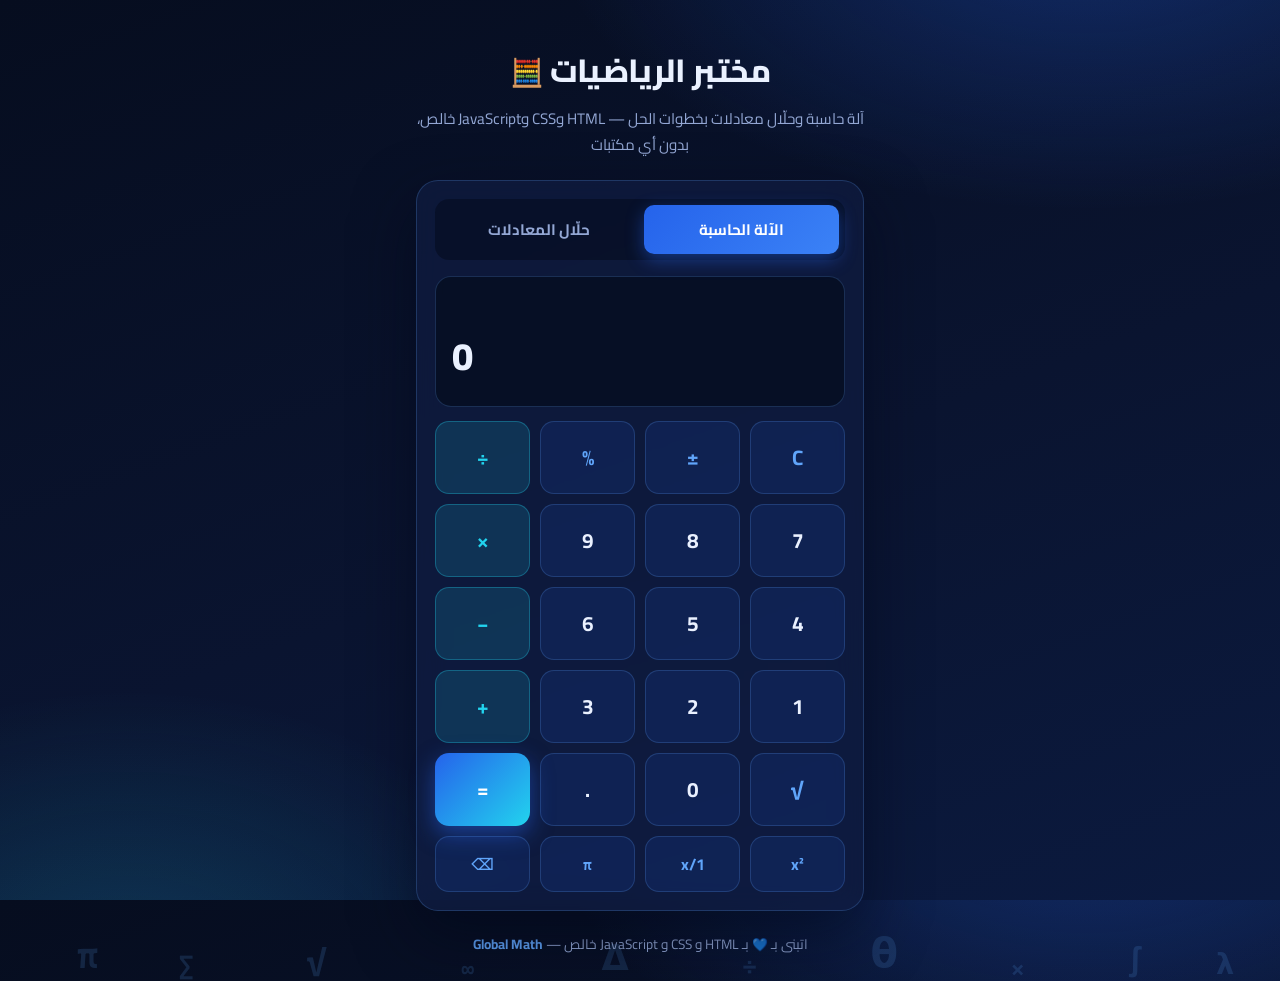
==== index.html @ 60444d3e "Math lab: Arabic calculator + equation solver with steps" ====
<!DOCTYPE html>
<html lang="ar" dir="rtl">
<head>
  <meta charset="UTF-8" />
  <meta name="viewport" content="width=device-width, initial-scale=1.0" />
  <title>مختبر الرياضيات | آلة حاسبة وحلّال معادلات</title>
  <meta name="description" content="مختبر الرياضيات: آلة حاسبة علمية وحلّال معادلات من الدرجة الأولى والثانية مع خطوات الحل بالعربي. HTML وCSS وJavaScript خالص." />
  <link rel="preconnect" href="https://fonts.googleapis.com" />
  <link rel="preconnect" href="https://fonts.gstatic.com" crossorigin />
  <link href="https://fonts.googleapis.com/css2?family=Cairo:wght@400;600;700;800&family=Tajawal:wght@400;500;700&display=swap" rel="stylesheet" />
  <link rel="icon" href="data:image/svg+xml,<svg xmlns='http://www.w3.org/2000/svg' viewBox='0 0 100 100'><text y='.9em' font-size='90'>🧮</text></svg>" />
  <link rel="stylesheet" href="style.css" />
</head>
<body>
  <div class="bg-symbols" aria-hidden="true">
    <span style="--x:6%;  --d:0s;   --s:2.4rem">π</span>
    <span style="--x:14%; --d:3s;   --s:1.6rem">∑</span>
    <span style="--x:24%; --d:6s;   --s:2rem">√</span>
    <span style="--x:36%; --d:1.5s; --s:1.4rem">∞</span>
    <span style="--x:47%; --d:4.5s; --s:2.2rem">Δ</span>
    <span style="--x:58%; --d:2s;   --s:1.7rem">÷</span>
    <span style="--x:68%; --d:5.5s; --s:2.5rem">θ</span>
    <span style="--x:79%; --d:0.8s; --s:1.5rem">×</span>
    <span style="--x:88%; --d:3.8s; --s:2.1rem">∫</span>
    <span style="--x:95%; --d:6.5s; --s:1.8rem">λ</span>
  </div>

  <main class="page">
    <header class="hero">
      <h1>مختبر الرياضيات <span class="hero-emoji">🧮</span></h1>
      <p>آلة حاسبة وحلّال معادلات بخطوات الحل — HTML وCSS وJavaScript خالص، بدون أي مكتبات</p>
    </header>

    <section class="card">
      <nav class="tabs" role="tablist">
        <button class="tab active" id="tab-calc" role="tab" aria-selected="true" data-panel="panel-calc">الآلة الحاسبة</button>
        <button class="tab" id="tab-solver" role="tab" aria-selected="false" data-panel="panel-solver">حلّال المعادلات</button>
      </nav>

      <!-- Calculator -->
      <div class="panel active" id="panel-calc" role="tabpanel">
        <div class="display">
          <div class="display-history" id="calc-history">&nbsp;</div>
          <div class="display-current" id="calc-current">0</div>
        </div>
        <div class="keys">
          <button class="key fn" data-action="clear">C</button>
          <button class="key fn" data-action="negate">±</button>
          <button class="key fn" data-action="percent">%</button>
          <button class="key op" data-op="/">÷</button>

          <button class="key" data-digit="7">7</button>
          <button class="key" data-digit="8">8</button>
          <button class="key" data-digit="9">9</button>
          <button class="key op" data-op="*">×</button>

          <button class="key" data-digit="4">4</button>
          <button class="key" data-digit="5">5</button>
          <button class="key" data-digit="6">6</button>
          <button class="key op" data-op="-">−</button>

          <button class="key" data-digit="1">1</button>
          <button class="key" data-digit="2">2</button>
          <button class="key" data-digit="3">3</button>
          <button class="key op" data-op="+">+</button>

          <button class="key fn" data-action="sqrt">√</button>
          <button class="key" data-digit="0">0</button>
          <button class="key" data-action="dot">.</button>
          <button class="key equals" data-action="equals">=</button>
        </div>
        <div class="keys keys-sci">
          <button class="key fn small" data-action="square">x²</button>
          <button class="key fn small" data-action="inverse">1/x</button>
          <button class="key fn small" data-action="pi">π</button>
          <button class="key fn small" data-action="backspace">⌫</button>
        </div>
      </div>

      <!-- Equation solver -->
      <div class="panel" id="panel-solver" role="tabpanel">
        <div class="solver-type">
          <button class="chip active" data-degree="1">من الدرجة الأولى</button>
          <button class="chip" data-degree="2">من الدرجة الثانية</button>
        </div>

        <p class="solver-formula" id="solver-formula">a·x + b = 0</p>

        <div class="solver-inputs" id="solver-inputs">
          <label class="field" id="field-a">
            <span>a</span>
            <input type="number" id="in-a" value="2" step="any" />
          </label>
          <label class="field" id="field-b">
            <span>b</span>
            <input type="number" id="in-b" value="-6" step="any" />
          </label>
          <label class="field hidden" id="field-c">
            <span>c</span>
            <input type="number" id="in-c" value="4" step="any" />
          </label>
        </div>

        <button class="solve-btn" id="solve-btn">حِلّ المعادلة ✨</button>

        <div class="steps" id="steps" aria-live="polite"></div>
      </div>
    </section>

    <footer class="foot">
      <p>اتبنى بـ <span class="heart">💙</span> بـ HTML و CSS و JavaScript خالص — <a href="https://www.globalmathematics.online/" target="_blank" rel="noopener">Global Math</a></p>
    </footer>
  </main>

  <script src="script.js"></script>
</body>
</html>
---- style.css ----
:root {
  --navy-950: #060d1f;
  --navy-900: #0a1430;
  --navy-800: #101d42;
  --blue-600: #2563eb;
  --blue-500: #3b82f6;
  --blue-400: #60a5fa;
  --cyan-400: #22d3ee;
  --text: #eaf1ff;
  --text-dim: #93a7d4;
  --card: rgba(16, 29, 66, 0.72);
  --stroke: rgba(96, 165, 250, 0.22);
  --radius: 22px;
}

* { margin: 0; padding: 0; box-sizing: border-box; }

html, body { height: 100%; }

body {
  font-family: "Cairo", "Tajawal", system-ui, sans-serif;
  color: var(--text);
  background:
    radial-gradient(900px 500px at 85% -10%, rgba(37, 99, 235, 0.35), transparent 60%),
    radial-gradient(700px 500px at 10% 110%, rgba(34, 211, 238, 0.18), transparent 60%),
    linear-gradient(160deg, var(--navy-950), var(--navy-900) 55%, #0b1a3f);
  min-height: 100vh;
  overflow-x: hidden;
}

/* Floating math symbols */
.bg-symbols { position: fixed; inset: 0; pointer-events: none; z-index: 0; }
.bg-symbols span {
  position: absolute;
  left: var(--x);
  bottom: -10%;
  font-size: var(--s);
  color: rgba(96, 165, 250, 0.16);
  animation: floatUp 16s linear infinite;
  animation-delay: var(--d);
  font-weight: 700;
}
@keyframes floatUp {
  0%   { transform: translateY(0) rotate(0deg); opacity: 0; }
  10%  { opacity: 1; }
  90%  { opacity: 1; }
  100% { transform: translateY(-120vh) rotate(28deg); opacity: 0; }
}

.page {
  position: relative;
  z-index: 1;
  max-width: 480px;
  margin: 0 auto;
  padding: 40px 16px 24px;
}

.hero { text-align: center; margin-bottom: 22px; }
.hero h1 { font-size: 2rem; font-weight: 800; letter-spacing: -0.5px; }
.hero-emoji { font-size: 1.7rem; }
.hero p { color: var(--text-dim); margin-top: 6px; font-size: 0.95rem; line-height: 1.7; }

.card {
  background: var(--card);
  border: 1px solid var(--stroke);
  border-radius: var(--radius);
  padding: 18px;
  backdrop-filter: blur(14px);
  box-shadow: 0 24px 60px rgba(2, 8, 26, 0.55);
}

/* Tabs */
.tabs {
  display: flex;
  gap: 8px;
  background: rgba(6, 13, 31, 0.6);
  padding: 6px;
  border-radius: 14px;
  margin-bottom: 16px;
}
.tab {
  flex: 1;
  border: 0;
  background: transparent;
  color: var(--text-dim);
  font-family: inherit;
  font-weight: 700;
  font-size: 0.95rem;
  padding: 10px;
  border-radius: 10px;
  cursor: pointer;
  transition: all 0.2s ease;
}
.tab.active {
  background: linear-gradient(135deg, var(--blue-600), var(--blue-500));
  color: #fff;
  box-shadow: 0 6px 18px rgba(37, 99, 235, 0.45);
}

.panel { display: none; }
.panel.active { display: block; }

/* Calculator */
.display {
  background: rgba(6, 13, 31, 0.75);
  border: 1px solid var(--stroke);
  border-radius: 16px;
  padding: 14px 16px;
  text-align: left;
  direction: ltr;
  margin-bottom: 14px;
  min-height: 84px;
  display: flex;
  flex-direction: column;
  justify-content: flex-end;
  overflow: hidden;
}
.display-history { color: var(--text-dim); font-size: 0.95rem; min-height: 1.4em; }
.display-current { font-size: 2.4rem; font-weight: 800; word-break: break-all; }

.keys {
  display: grid;
  grid-template-columns: repeat(4, 1fr);
  gap: 10px;
}
.keys-sci { margin-top: 10px; }
.key {
  border: 1px solid var(--stroke);
  background: rgba(37, 99, 235, 0.12);
  color: var(--text);
  font-family: inherit;
  font-size: 1.3rem;
  font-weight: 700;
  padding: 16px 0;
  border-radius: 14px;
  cursor: pointer;
  transition: transform 0.08s ease, background 0.15s ease, box-shadow 0.15s ease;
}
.key:hover { background: rgba(37, 99, 235, 0.28); }
.key:active { transform: scale(0.95); }
.key.op {
  background: rgba(34, 211, 238, 0.14);
  color: var(--cyan-400);
  border-color: rgba(34, 211, 238, 0.3);
}
.key.op:hover { background: rgba(34, 211, 238, 0.26); }
.key.fn { color: var(--blue-400); }
.key.small { font-size: 1rem; padding: 12px 0; }
.key.equals {
  background: linear-gradient(135deg, var(--blue-600), var(--cyan-400));
  color: #fff;
  border: 0;
  box-shadow: 0 8px 22px rgba(37, 99, 235, 0.5);
}
.key.equals:hover { filter: brightness(1.1); }

/* Solver */
.solver-type { display: flex; gap: 8px; margin-bottom: 14px; }
.chip {
  flex: 1;
  border: 1px solid var(--stroke);
  background: transparent;
  color: var(--text-dim);
  font-family: inherit;
  font-weight: 700;
  padding: 10px;
  border-radius: 999px;
  cursor: pointer;
  transition: all 0.2s ease;
}
.chip.active {
  background: rgba(34, 211, 238, 0.14);
  color: var(--cyan-400);
  border-color: rgba(34, 211, 238, 0.45);
}

.solver-formula {
  text-align: center;
  direction: ltr;
  font-size: 1.5rem;
  font-weight: 800;
  color: var(--blue-400);
  background: rgba(6, 13, 31, 0.6);
  border: 1px dashed var(--stroke);
  border-radius: 14px;
  padding: 12px;
  margin-bottom: 14px;
}

.solver-inputs { display: flex; gap: 10px; margin-bottom: 14px; }
.field {
  flex: 1;
  display: flex;
  flex-direction: column;
  gap: 6px;
  transition: opacity 0.2s ease;
}
.field.hidden { display: none; }
.field span { font-weight: 800; color: var(--text-dim); text-align: center; font-size: 1.05rem; }
.field input {
  direction: ltr;
  text-align: center;
  font-family: inherit;
  font-size: 1.2rem;
  font-weight: 700;
  color: var(--text);
  background: rgba(6, 13, 31, 0.75);
  border: 1px solid var(--stroke);
  border-radius: 12px;
  padding: 12px 8px;
  outline: none;
  width: 100%;
}
.field input:focus { border-color: var(--blue-500); box-shadow: 0 0 0 3px rgba(59, 130, 246, 0.25); }

.solve-btn {
  width: 100%;
  border: 0;
  font-family: inherit;
  font-size: 1.1rem;
  font-weight: 800;
  color: #fff;
  padding: 14px;
  border-radius: 14px;
  cursor: pointer;
  background: linear-gradient(135deg, var(--blue-600), var(--cyan-400));
  box-shadow: 0 10px 26px rgba(37, 99, 235, 0.45);
  transition: filter 0.15s ease, transform 0.08s ease;
}
.solve-btn:hover { filter: brightness(1.08); }
.solve-btn:active { transform: scale(0.98); }

.steps { margin-top: 16px; display: flex; flex-direction: column; gap: 10px; }
.steps:empty { display: none; }
.step {
  background: rgba(6, 13, 31, 0.6);
  border: 1px solid var(--stroke);
  border-right: 3px solid var(--blue-500);
  border-radius: 12px;
  padding: 12px 14px;
  animation: stepIn 0.35s ease both;
}
.step:nth-child(2) { animation-delay: 0.08s; }
.step:nth-child(3) { animation-delay: 0.16s; }
.step:nth-child(4) { animation-delay: 0.24s; }
.step:nth-child(5) { animation-delay: 0.32s; }
@keyframes stepIn {
  from { opacity: 0; transform: translateY(8px); }
  to   { opacity: 1; transform: translateY(0); }
}
.step-title { font-weight: 800; color: var(--cyan-400); font-size: 0.9rem; margin-bottom: 4px; }
.step-math { direction: ltr; text-align: left; font-weight: 700; font-size: 1.1rem; }
.step-note { color: var(--text-dim); font-size: 0.9rem; margin-top: 2px; }
.result {
  background: linear-gradient(135deg, rgba(37, 99, 235, 0.25), rgba(34, 211, 238, 0.18));
  border: 1px solid rgba(34, 211, 238, 0.4);
  border-right-width: 3px;
}
.result .step-math { font-size: 1.3rem; color: #fff; }

.foot { text-align: center; margin-top: 20px; color: var(--text-dim); font-size: 0.85rem; }
.foot a { color: var(--blue-400); text-decoration: none; font-weight: 700; }
.foot a:hover { text-decoration: underline; }
.heart { font-size: 0.8rem; }

@media (max-width: 420px) {
  .hero h1 { font-size: 1.6rem; }
  .key { padding: 14px 0; }
}
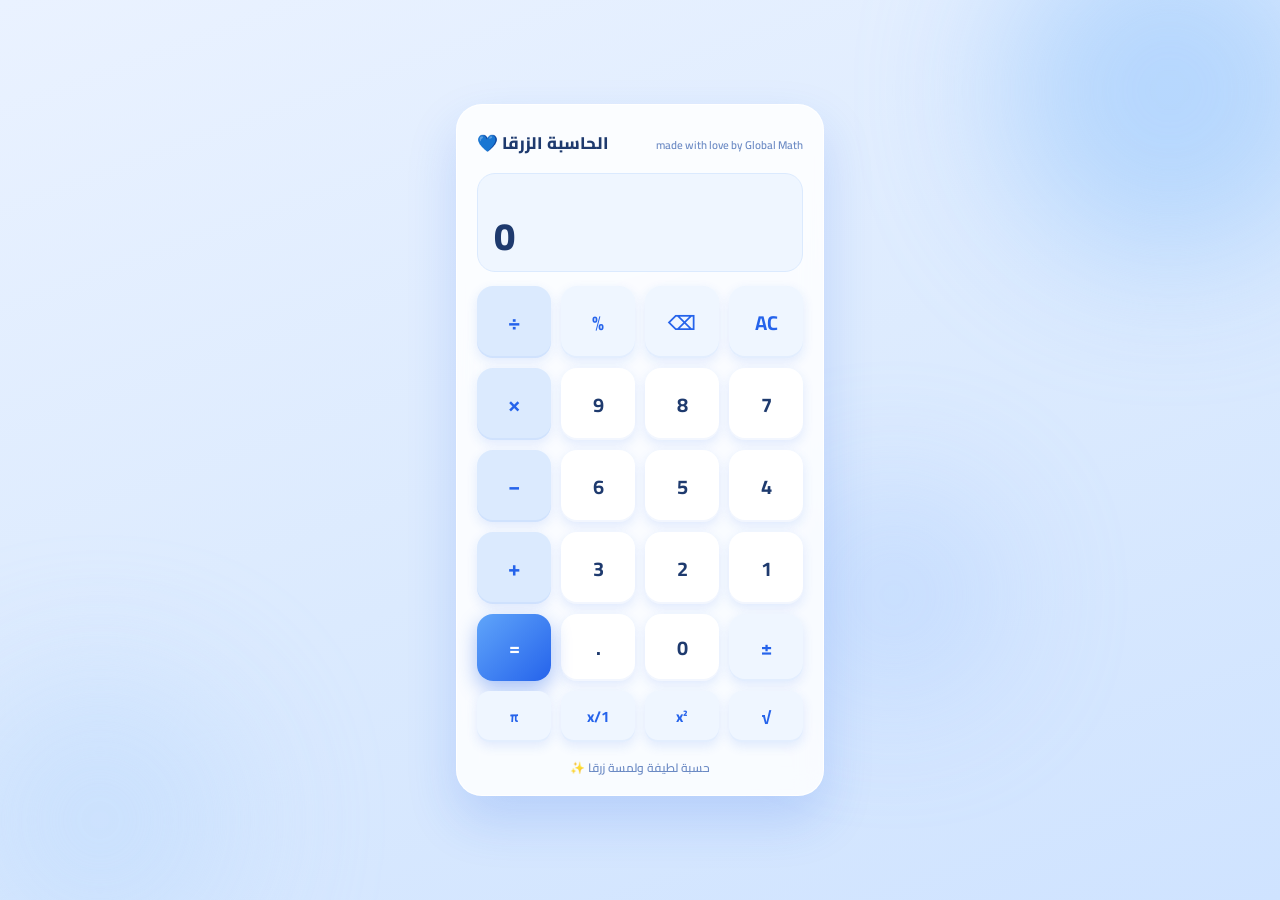
==== commit cffb7b3a: "Blueberry-blue cute calculator: drop solver, soft blue redesign" ====
--- a/index.html
+++ b/index.html
@@ -3,113 +3,79 @@
 <head>
   <meta charset="UTF-8" />
   <meta name="viewport" content="width=device-width, initial-scale=1.0" />
-  <title>مختبر الرياضيات | آلة حاسبة وحلّال معادلات</title>
-  <meta name="description" content="مختبر الرياضيات: آلة حاسبة علمية وحلّال معادلات من الدرجة الأولى والثانية مع خطوات الحل بالعربي. HTML وCSS وJavaScript خالص." />
+  <title>الحاسبة الزرقا 💙</title>
+  <meta name="description" content="الحاسبة الزرقا: آلة حاسبة لطيفة بـ HTML وCSS وJavaScript خالص — من Global Math." />
   <link rel="preconnect" href="https://fonts.googleapis.com" />
   <link rel="preconnect" href="https://fonts.gstatic.com" crossorigin />
-  <link href="https://fonts.googleapis.com/css2?family=Cairo:wght@400;600;700;800&family=Tajawal:wght@400;500;700&display=swap" rel="stylesheet" />
-  <link rel="icon" href="data:image/svg+xml,<svg xmlns='http://www.w3.org/2000/svg' viewBox='0 0 100 100'><text y='.9em' font-size='90'>🧮</text></svg>" />
+  <link href="https://fonts.googleapis.com/css2?family=Cairo:wght@400;600;700;800&display=swap" rel="stylesheet" />
+  <link rel="icon" href="data:image/svg+xml,<svg xmlns='http://www.w3.org/2000/svg' viewBox='0 0 100 100'><text y='.9em' font-size='90'>💙</text></svg>" />
   <link rel="stylesheet" href="style.css" />
 </head>
 <body>
+  <div class="blobs" aria-hidden="true">
+    <div class="blob b1"></div>
+    <div class="blob b2"></div>
+    <div class="blob b3"></div>
+  </div>
+
   <div class="bg-symbols" aria-hidden="true">
-    <span style="--x:6%;  --d:0s;   --s:2.4rem">π</span>
-    <span style="--x:14%; --d:3s;   --s:1.6rem">∑</span>
-    <span style="--x:24%; --d:6s;   --s:2rem">√</span>
-    <span style="--x:36%; --d:1.5s; --s:1.4rem">∞</span>
-    <span style="--x:47%; --d:4.5s; --s:2.2rem">Δ</span>
-    <span style="--x:58%; --d:2s;   --s:1.7rem">÷</span>
-    <span style="--x:68%; --d:5.5s; --s:2.5rem">θ</span>
-    <span style="--x:79%; --d:0.8s; --s:1.5rem">×</span>
-    <span style="--x:88%; --d:3.8s; --s:2.1rem">∫</span>
-    <span style="--x:95%; --d:6.5s; --s:1.8rem">λ</span>
+    <span style="--x:8%;  --d:0s;   --s:1.8rem">π</span>
+    <span style="--x:20%; --d:4s;   --s:1.3rem">∑</span>
+    <span style="--x:33%; --d:7s;   --s:1.6rem">√</span>
+    <span style="--x:52%; --d:2s;   --s:1.2rem">∞</span>
+    <span style="--x:66%; --d:5.5s; --s:1.7rem">✳</span>
+    <span style="--x:80%; --d:1s;   --s:1.3rem">÷</span>
+    <span style="--x:91%; --d:6s;   --s:1.6rem">+</span>
   </div>
 
   <main class="page">
-    <header class="hero">
-      <h1>مختبر الرياضيات <span class="hero-emoji">🧮</span></h1>
-      <p>آلة حاسبة وحلّال معادلات بخطوات الحل — HTML وCSS وJavaScript خالص، بدون أي مكتبات</p>
-    </header>
+    <section class="calc">
+      <header class="calc-head">
+        <div class="calc-title">💙 الحاسبة الزرقا</div>
+        <div class="calc-sub">made with love by Global Math</div>
+      </header>
 
-    <section class="card">
-      <nav class="tabs" role="tablist">
-        <button class="tab active" id="tab-calc" role="tab" aria-selected="true" data-panel="panel-calc">الآلة الحاسبة</button>
-        <button class="tab" id="tab-solver" role="tab" aria-selected="false" data-panel="panel-solver">حلّال المعادلات</button>
-      </nav>
-
-      <!-- Calculator -->
-      <div class="panel active" id="panel-calc" role="tabpanel">
-        <div class="display">
-          <div class="display-history" id="calc-history">&nbsp;</div>
-          <div class="display-current" id="calc-current">0</div>
-        </div>
-        <div class="keys">
-          <button class="key fn" data-action="clear">C</button>
-          <button class="key fn" data-action="negate">±</button>
-          <button class="key fn" data-action="percent">%</button>
-          <button class="key op" data-op="/">÷</button>
-
-          <button class="key" data-digit="7">7</button>
-          <button class="key" data-digit="8">8</button>
-          <button class="key" data-digit="9">9</button>
-          <button class="key op" data-op="*">×</button>
-
-          <button class="key" data-digit="4">4</button>
-          <button class="key" data-digit="5">5</button>
-          <button class="key" data-digit="6">6</button>
-          <button class="key op" data-op="-">−</button>
-
-          <button class="key" data-digit="1">1</button>
-          <button class="key" data-digit="2">2</button>
-          <button class="key" data-digit="3">3</button>
-          <button class="key op" data-op="+">+</button>
-
-          <button class="key fn" data-action="sqrt">√</button>
-          <button class="key" data-digit="0">0</button>
-          <button class="key" data-action="dot">.</button>
-          <button class="key equals" data-action="equals">=</button>
-        </div>
-        <div class="keys keys-sci">
-          <button class="key fn small" data-action="square">x²</button>
-          <button class="key fn small" data-action="inverse">1/x</button>
-          <button class="key fn small" data-action="pi">π</button>
-          <button class="key fn small" data-action="backspace">⌫</button>
-        </div>
+      <div class="display">
+        <div class="display-history" id="calc-history">&nbsp;</div>
+        <div class="display-current" id="calc-current">0</div>
       </div>
 
-      <!-- Equation solver -->
-      <div class="panel" id="panel-solver" role="tabpanel">
-        <div class="solver-type">
-          <button class="chip active" data-degree="1">من الدرجة الأولى</button>
-          <button class="chip" data-degree="2">من الدرجة الثانية</button>
-        </div>
+      <div class="keys">
+        <button class="key fn" data-action="clear">AC</button>
+        <button class="key fn" data-action="backspace">⌫</button>
+        <button class="key fn" data-action="percent">%</button>
+        <button class="key op" data-op="/">÷</button>
 
-        <p class="solver-formula" id="solver-formula">a·x + b = 0</p>
+        <button class="key" data-digit="7">7</button>
+        <button class="key" data-digit="8">8</button>
+        <button class="key" data-digit="9">9</button>
+        <button class="key op" data-op="*">×</button>
 
-        <div class="solver-inputs" id="solver-inputs">
-          <label class="field" id="field-a">
-            <span>a</span>
-            <input type="number" id="in-a" value="2" step="any" />
-          </label>
-          <label class="field" id="field-b">
-            <span>b</span>
-            <input type="number" id="in-b" value="-6" step="any" />
-          </label>
-          <label class="field hidden" id="field-c">
-            <span>c</span>
-            <input type="number" id="in-c" value="4" step="any" />
-          </label>
-        </div>
+        <button class="key" data-digit="4">4</button>
+        <button class="key" data-digit="5">5</button>
+        <button class="key" data-digit="6">6</button>
+        <button class="key op" data-op="-">−</button>
 
-        <button class="solve-btn" id="solve-btn">حِلّ المعادلة ✨</button>
+        <button class="key" data-digit="1">1</button>
+        <button class="key" data-digit="2">2</button>
+        <button class="key" data-digit="3">3</button>
+        <button class="key op" data-op="+">+</button>
 
-        <div class="steps" id="steps" aria-live="polite"></div>
+        <button class="key fn" data-action="negate">±</button>
+        <button class="key" data-digit="0">0</button>
+        <button class="key" data-action="dot">.</button>
+        <button class="key equals" data-action="equals">=</button>
       </div>
+
+      <div class="keys keys-sci">
+        <button class="key fn small" data-action="sqrt">√</button>
+        <button class="key fn small" data-action="square">x²</button>
+        <button class="key fn small" data-action="inverse">1/x</button>
+        <button class="key fn small" data-action="pi">π</button>
+      </div>
+
+      <footer class="calc-foot">حسبة لطيفة ولمسة زرقا ✨</footer>
     </section>
-
-    <footer class="foot">
-      <p>اتبنى بـ <span class="heart">💙</span> بـ HTML و CSS و JavaScript خالص — <a href="https://www.globalmathematics.online/" target="_blank" rel="noopener">Global Math</a></p>
-    </footer>
   </main>
 
   <script src="script.js"></script>
--- a/style.css
+++ b/style.css
@@ -1,16 +1,13 @@
 :root {
-  --navy-950: #060d1f;
-  --navy-900: #0a1430;
-  --navy-800: #101d42;
+  --ink: #1e3a6e;
+  --ink-soft: #6b8ac4;
   --blue-600: #2563eb;
-  --blue-500: #3b82f6;
   --blue-400: #60a5fa;
-  --cyan-400: #22d3ee;
-  --text: #eaf1ff;
-  --text-dim: #93a7d4;
-  --card: rgba(16, 29, 66, 0.72);
-  --stroke: rgba(96, 165, 250, 0.22);
-  --radius: 22px;
+  --blue-200: #bfdbfe;
+  --blue-100: #dbeafe;
+  --blue-50: #eff6ff;
+  --white: #ffffff;
+  --radius: 26px;
 }
 
 * { margin: 0; padding: 0; box-sizing: border-box; }
@@ -18,105 +15,84 @@
 html, body { height: 100%; }
 
 body {
-  font-family: "Cairo", "Tajawal", system-ui, sans-serif;
-  color: var(--text);
-  background:
-    radial-gradient(900px 500px at 85% -10%, rgba(37, 99, 235, 0.35), transparent 60%),
-    radial-gradient(700px 500px at 10% 110%, rgba(34, 211, 238, 0.18), transparent 60%),
-    linear-gradient(160deg, var(--navy-950), var(--navy-900) 55%, #0b1a3f);
+  font-family: "Cairo", system-ui, sans-serif;
+  color: var(--ink);
+  background: linear-gradient(160deg, #eaf2ff, #dbeafe 55%, #cfe3ff);
   min-height: 100vh;
   overflow-x: hidden;
+  display: flex;
+  align-items: center;
+  justify-content: center;
 }
 
-/* Floating math symbols */
+/* soft blurred blobs */
+.blobs { position: fixed; inset: 0; z-index: 0; }
+.blob {
+  position: absolute;
+  border-radius: 50%;
+  filter: blur(70px);
+  opacity: 0.55;
+}
+.b1 { width: 340px; height: 340px; background: #93c5fd; top: -80px; right: -60px; }
+.b2 { width: 280px; height: 280px; background: #bfdbfe; bottom: -60px; left: -40px; }
+.b3 { width: 200px; height: 200px; background: #a5c8ff; top: 55%; left: 62%; opacity: 0.4; }
+
+/* floating math symbols */
 .bg-symbols { position: fixed; inset: 0; pointer-events: none; z-index: 0; }
 .bg-symbols span {
   position: absolute;
   left: var(--x);
-  bottom: -10%;
+  bottom: -8%;
   font-size: var(--s);
-  color: rgba(96, 165, 250, 0.16);
-  animation: floatUp 16s linear infinite;
+  color: rgba(96, 165, 250, 0.35);
+  animation: floatUp 15s linear infinite;
   animation-delay: var(--d);
   font-weight: 700;
 }
 @keyframes floatUp {
   0%   { transform: translateY(0) rotate(0deg); opacity: 0; }
-  10%  { opacity: 1; }
-  90%  { opacity: 1; }
-  100% { transform: translateY(-120vh) rotate(28deg); opacity: 0; }
+  12%  { opacity: 1; }
+  88%  { opacity: 1; }
+  100% { transform: translateY(-115vh) rotate(22deg); opacity: 0; }
 }
 
-.page {
-  position: relative;
-  z-index: 1;
-  max-width: 480px;
-  margin: 0 auto;
-  padding: 40px 16px 24px;
+.page { position: relative; z-index: 1; padding: 24px 16px; width: 100%; max-width: 400px; }
+
+.calc {
+  background: rgba(255, 255, 255, 0.85);
+  backdrop-filter: blur(12px);
+  border-radius: var(--radius);
+  border: 1px solid rgba(255, 255, 255, 0.9);
+  box-shadow: 0 24px 50px rgba(37, 99, 235, 0.18);
+  padding: 22px 20px 16px;
 }
 
-.hero { text-align: center; margin-bottom: 22px; }
-.hero h1 { font-size: 2rem; font-weight: 800; letter-spacing: -0.5px; }
-.hero-emoji { font-size: 1.7rem; }
-.hero p { color: var(--text-dim); margin-top: 6px; font-size: 0.95rem; line-height: 1.7; }
+.calc-head {
+  display: flex;
+  align-items: baseline;
+  justify-content: space-between;
+  margin-bottom: 14px;
+  direction: ltr;
+}
+.calc-title { font-weight: 800; font-size: 1.05rem; }
+.calc-sub { font-size: 0.7rem; color: var(--ink-soft); font-weight: 600; }
 
-.card {
-  background: var(--card);
-  border: 1px solid var(--stroke);
-  border-radius: var(--radius);
-  padding: 18px;
-  backdrop-filter: blur(14px);
-  box-shadow: 0 24px 60px rgba(2, 8, 26, 0.55);
-}
-
-/* Tabs */
-.tabs {
-  display: flex;
-  gap: 8px;
-  background: rgba(6, 13, 31, 0.6);
-  padding: 6px;
-  border-radius: 14px;
-  margin-bottom: 16px;
-}
-.tab {
-  flex: 1;
-  border: 0;
-  background: transparent;
-  color: var(--text-dim);
-  font-family: inherit;
-  font-weight: 700;
-  font-size: 0.95rem;
-  padding: 10px;
-  border-radius: 10px;
-  cursor: pointer;
-  transition: all 0.2s ease;
-}
-.tab.active {
-  background: linear-gradient(135deg, var(--blue-600), var(--blue-500));
-  color: #fff;
-  box-shadow: 0 6px 18px rgba(37, 99, 235, 0.45);
-}
-
-.panel { display: none; }
-.panel.active { display: block; }
-
-/* Calculator */
 .display {
-  background: rgba(6, 13, 31, 0.75);
-  border: 1px solid var(--stroke);
-  border-radius: 16px;
-  padding: 14px 16px;
+  background: var(--blue-50);
+  border: 1px solid var(--blue-100);
+  border-radius: 18px;
+  padding: 12px 16px;
   text-align: left;
   direction: ltr;
   margin-bottom: 14px;
-  min-height: 84px;
+  min-height: 80px;
   display: flex;
   flex-direction: column;
   justify-content: flex-end;
   overflow: hidden;
 }
-.display-history { color: var(--text-dim); font-size: 0.95rem; min-height: 1.4em; }
-.display-current { font-size: 2.4rem; font-weight: 800; word-break: break-all; }
+.display-history { color: var(--ink-soft); font-size: 0.9rem; min-height: 1.3em; }
+.display-current { font-size: 2.4rem; font-weight: 800; word-break: break-all; line-height: 1.2; }
 
 .keys {
   display: grid;
@@ -124,146 +100,51 @@
   gap: 10px;
 }
 .keys-sci { margin-top: 10px; }
+
 .key {
-  border: 1px solid var(--stroke);
-  background: rgba(37, 99, 235, 0.12);
-  color: var(--text);
+  border: 0;
+  background: var(--white);
+  color: var(--ink);
   font-family: inherit;
-  font-size: 1.3rem;
+  font-size: 1.25rem;
   font-weight: 700;
-  padding: 16px 0;
-  border-radius: 14px;
+  padding: 15px 0;
+  border-radius: 16px;
   cursor: pointer;
-  transition: transform 0.08s ease, background 0.15s ease, box-shadow 0.15s ease;
+  box-shadow: 0 4px 12px rgba(37, 99, 235, 0.12), inset 0 -2px 0 rgba(37, 99, 235, 0.06);
+  transition: transform 0.08s ease, box-shadow 0.15s ease, background 0.15s ease;
 }
-.key:hover { background: rgba(37, 99, 235, 0.28); }
-.key:active { transform: scale(0.95); }
+.key:hover {
+  background: var(--blue-50);
+  transform: translateY(-2px);
+  box-shadow: 0 8px 18px rgba(37, 99, 235, 0.16);
+}
+.key:active { transform: scale(0.93); }
+
+.key.fn { color: var(--blue-600); background: var(--blue-50); }
 .key.op {
-  background: rgba(34, 211, 238, 0.14);
-  color: var(--cyan-400);
-  border-color: rgba(34, 211, 238, 0.3);
+  background: var(--blue-100);
+  color: var(--blue-600);
+  font-size: 1.4rem;
 }
-.key.op:hover { background: rgba(34, 211, 238, 0.26); }
-.key.fn { color: var(--blue-400); }
-.key.small { font-size: 1rem; padding: 12px 0; }
+.key.op:hover { background: var(--blue-200); }
+.key.small { font-size: 0.95rem; padding: 11px 0; border-radius: 13px; }
+
 .key.equals {
-  background: linear-gradient(135deg, var(--blue-600), var(--cyan-400));
+  background: linear-gradient(135deg, var(--blue-400), var(--blue-600));
   color: #fff;
-  border: 0;
-  box-shadow: 0 8px 22px rgba(37, 99, 235, 0.5);
+  box-shadow: 0 8px 20px rgba(37, 99, 235, 0.4);
 }
-.key.equals:hover { filter: brightness(1.1); }
+.key.equals:hover { filter: brightness(1.07); background: linear-gradient(135deg, var(--blue-400), var(--blue-600)); }
 
-/* Solver */
-.solver-type { display: flex; gap: 8px; margin-bottom: 14px; }
-.chip {
-  flex: 1;
-  border: 1px solid var(--stroke);
-  background: transparent;
-  color: var(--text-dim);
-  font-family: inherit;
-  font-weight: 700;
-  padding: 10px;
-  border-radius: 999px;
-  cursor: pointer;
-  transition: all 0.2s ease;
-}
-.chip.active {
-  background: rgba(34, 211, 238, 0.14);
-  color: var(--cyan-400);
-  border-color: rgba(34, 211, 238, 0.45);
+.calc-foot {
+  text-align: center;
+  margin-top: 14px;
+  font-size: 0.75rem;
+  color: var(--ink-soft);
+  font-weight: 600;
 }
 
-.solver-formula {
-  text-align: center;
-  direction: ltr;
-  font-size: 1.5rem;
-  font-weight: 800;
-  color: var(--blue-400);
-  background: rgba(6, 13, 31, 0.6);
-  border: 1px dashed var(--stroke);
-  border-radius: 14px;
-  padding: 12px;
-  margin-bottom: 14px;
+@media (max-width: 380px) {
+  .key { padding: 13px 0; }
 }
-
-.solver-inputs { display: flex; gap: 10px; margin-bottom: 14px; }
-.field {
-  flex: 1;
-  display: flex;
-  flex-direction: column;
-  gap: 6px;
-  transition: opacity 0.2s ease;
-}
-.field.hidden { display: none; }
-.field span { font-weight: 800; color: var(--text-dim); text-align: center; font-size: 1.05rem; }
-.field input {
-  direction: ltr;
-  text-align: center;
-  font-family: inherit;
-  font-size: 1.2rem;
-  font-weight: 700;
-  color: var(--text);
-  background: rgba(6, 13, 31, 0.75);
-  border: 1px solid var(--stroke);
-  border-radius: 12px;
-  padding: 12px 8px;
-  outline: none;
-  width: 100%;
-}
-.field input:focus { border-color: var(--blue-500); box-shadow: 0 0 0 3px rgba(59, 130, 246, 0.25); }
-
-.solve-btn {
-  width: 100%;
-  border: 0;
-  font-family: inherit;
-  font-size: 1.1rem;
-  font-weight: 800;
-  color: #fff;
-  padding: 14px;
-  border-radius: 14px;
-  cursor: pointer;
-  background: linear-gradient(135deg, var(--blue-600), var(--cyan-400));
-  box-shadow: 0 10px 26px rgba(37, 99, 235, 0.45);
-  transition: filter 0.15s ease, transform 0.08s ease;
-}
-.solve-btn:hover { filter: brightness(1.08); }
-.solve-btn:active { transform: scale(0.98); }
-
-.steps { margin-top: 16px; display: flex; flex-direction: column; gap: 10px; }
-.steps:empty { display: none; }
-.step {
-  background: rgba(6, 13, 31, 0.6);
-  border: 1px solid var(--stroke);
-  border-right: 3px solid var(--blue-500);
-  border-radius: 12px;
-  padding: 12px 14px;
-  animation: stepIn 0.35s ease both;
-}
-.step:nth-child(2) { animation-delay: 0.08s; }
-.step:nth-child(3) { animation-delay: 0.16s; }
-.step:nth-child(4) { animation-delay: 0.24s; }
-.step:nth-child(5) { animation-delay: 0.32s; }
-@keyframes stepIn {
-  from { opacity: 0; transform: translateY(8px); }
-  to   { opacity: 1; transform: translateY(0); }
-}
-.step-title { font-weight: 800; color: var(--cyan-400); font-size: 0.9rem; margin-bottom: 4px; }
-.step-math { direction: ltr; text-align: left; font-weight: 700; font-size: 1.1rem; }
-.step-note { color: var(--text-dim); font-size: 0.9rem; margin-top: 2px; }
-.result {
-  background: linear-gradient(135deg, rgba(37, 99, 235, 0.25), rgba(34, 211, 238, 0.18));
-  border: 1px solid rgba(34, 211, 238, 0.4);
-  border-right-width: 3px;
-}
-.result .step-math { font-size: 1.3rem; color: #fff; }
-
-.foot { text-align: center; margin-top: 20px; color: var(--text-dim); font-size: 0.85rem; }
-.foot a { color: var(--blue-400); text-decoration: none; font-weight: 700; }
-.foot a:hover { text-decoration: underline; }
-.heart { font-size: 0.8rem; }
-
-@media (max-width: 420px) {
-  .hero h1 { font-size: 1.6rem; }
-  .key { padding: 14px 0; }
-}
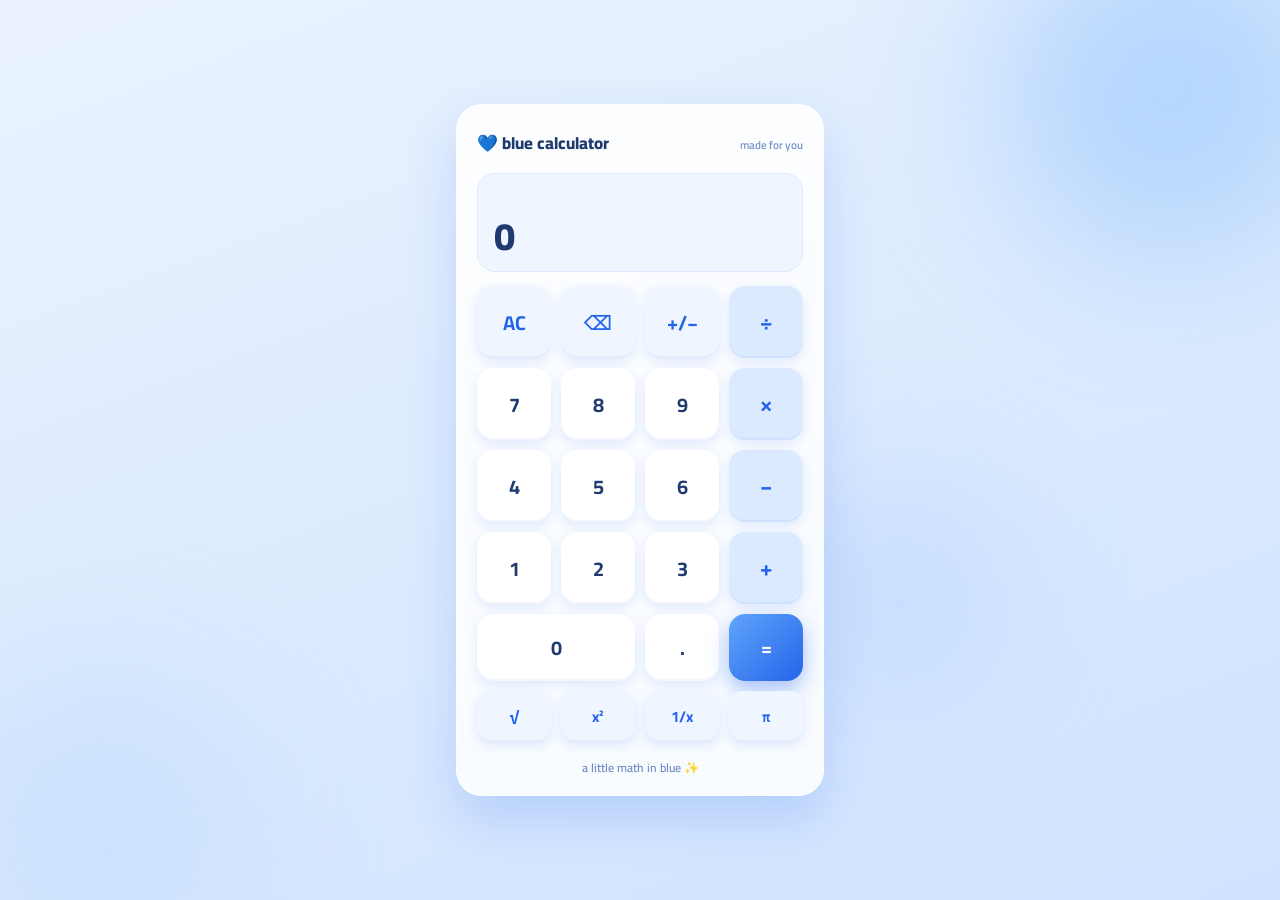
==== commit 0cbc8f6a: "English LTR UI, reference-style key layout, 'made for you' tag" ====
--- a/index.html
+++ b/index.html
@@ -1,10 +1,10 @@
 <!DOCTYPE html>
-<html lang="ar" dir="rtl">
+<html lang="en" dir="ltr">
 <head>
   <meta charset="UTF-8" />
   <meta name="viewport" content="width=device-width, initial-scale=1.0" />
-  <title>الحاسبة الزرقا 💙</title>
-  <meta name="description" content="الحاسبة الزرقا: آلة حاسبة لطيفة بـ HTML وCSS وJavaScript خالص — من Global Math." />
+  <title>blue calculator 💙</title>
+  <meta name="description" content="a cute little blue calculator made with HTML, CSS, and JavaScript — by Global Math." />
   <link rel="preconnect" href="https://fonts.googleapis.com" />
   <link rel="preconnect" href="https://fonts.gstatic.com" crossorigin />
   <link href="https://fonts.googleapis.com/css2?family=Cairo:wght@400;600;700;800&display=swap" rel="stylesheet" />
@@ -12,6 +12,7 @@
   <link rel="stylesheet" href="style.css" />
 </head>
 <body>
+  <!-- soft blurred blobs -->
   <div class="blobs" aria-hidden="true">
     <div class="blob b1"></div>
     <div class="blob b2"></div>
@@ -31,8 +32,8 @@
   <main class="page">
     <section class="calc">
       <header class="calc-head">
-        <div class="calc-title">💙 الحاسبة الزرقا</div>
-        <div class="calc-sub">made with love by Global Math</div>
+        <div class="calc-title">💙 blue calculator</div>
+        <div class="calc-sub">made for you</div>
       </header>
 
       <div class="display">
@@ -43,7 +44,7 @@
       <div class="keys">
         <button class="key fn" data-action="clear">AC</button>
         <button class="key fn" data-action="backspace">⌫</button>
-        <button class="key fn" data-action="percent">%</button>
+        <button class="key fn" data-action="negate">+/−</button>
         <button class="key op" data-op="/">÷</button>
 
         <button class="key" data-digit="7">7</button>
@@ -61,8 +62,7 @@
         <button class="key" data-digit="3">3</button>
         <button class="key op" data-op="+">+</button>
 
-        <button class="key fn" data-action="negate">±</button>
-        <button class="key" data-digit="0">0</button>
+        <button class="key zero" data-digit="0">0</button>
         <button class="key" data-action="dot">.</button>
         <button class="key equals" data-action="equals">=</button>
       </div>
@@ -74,7 +74,7 @@
         <button class="key fn small" data-action="pi">π</button>
       </div>
 
-      <footer class="calc-foot">حسبة لطيفة ولمسة زرقا ✨</footer>
+      <footer class="calc-foot">a little math in blue ✨</footer>
     </section>
   </main>
 
--- a/style.css
+++ b/style.css
@@ -130,6 +130,8 @@
 .key.op:hover { background: var(--blue-200); }
 .key.small { font-size: 0.95rem; padding: 11px 0; border-radius: 13px; }
 
+.key.zero { grid-column: span 2; }
+
 .key.equals {
   background: linear-gradient(135deg, var(--blue-400), var(--blue-600));
   color: #fff;
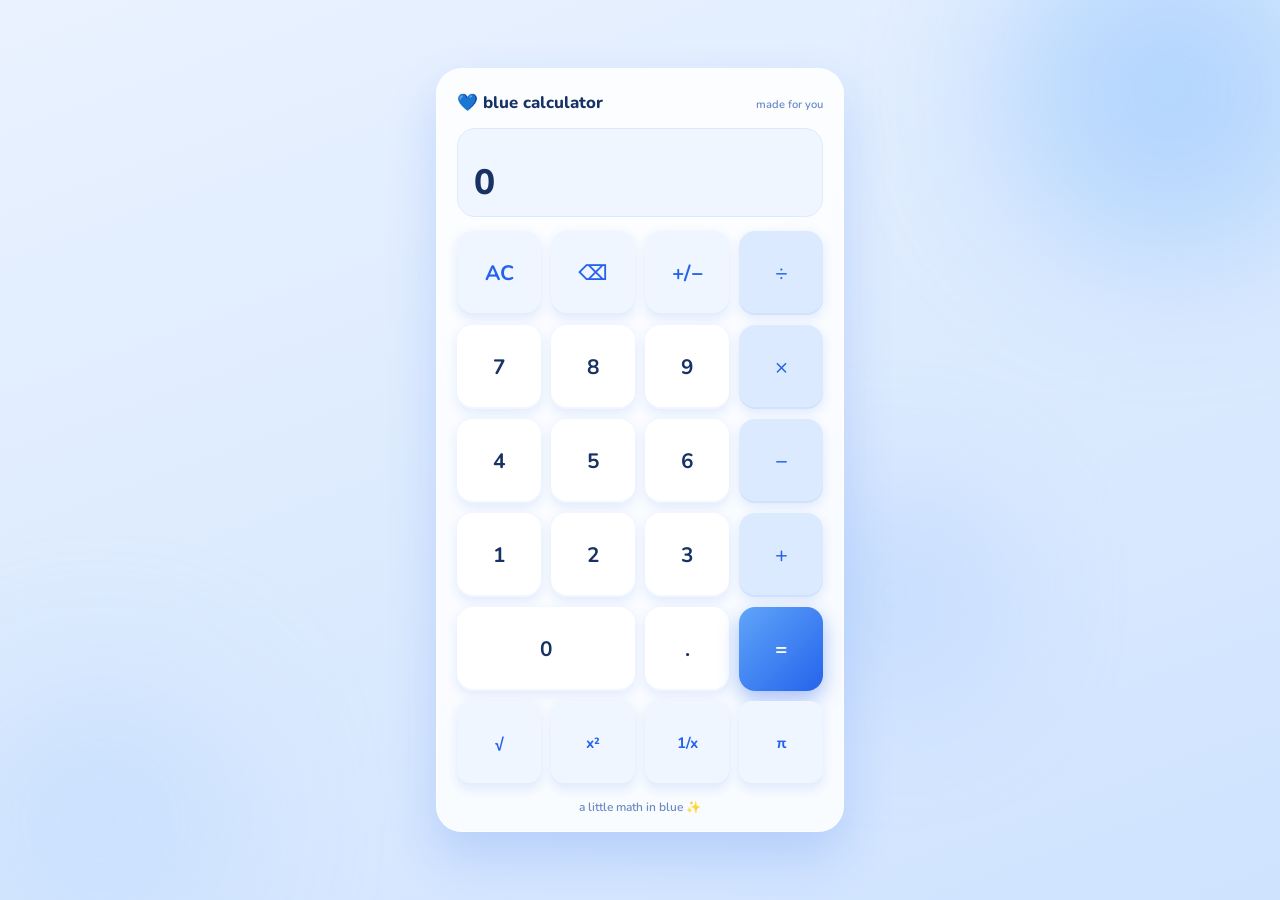
==== commit 46ca5fbe: "Nunito rounded font, light operator glyphs, cache-bust asset URLs" ====
--- a/index.html
+++ b/index.html
@@ -7,9 +7,9 @@
   <meta name="description" content="a cute little blue calculator made with HTML, CSS, and JavaScript — by Global Math." />
   <link rel="preconnect" href="https://fonts.googleapis.com" />
   <link rel="preconnect" href="https://fonts.gstatic.com" crossorigin />
-  <link href="https://fonts.googleapis.com/css2?family=Cairo:wght@400;600;700;800&display=swap" rel="stylesheet" />
+  <link href="https://fonts.googleapis.com/css2?family=Nunito:wght@400;500;600;700;800;900&display=swap" rel="stylesheet" />
   <link rel="icon" href="data:image/svg+xml,<svg xmlns='http://www.w3.org/2000/svg' viewBox='0 0 100 100'><text y='.9em' font-size='90'>💙</text></svg>" />
-  <link rel="stylesheet" href="style.css" />
+  <link rel="stylesheet" href="style.css?v=5" />
 </head>
 <body>
   <!-- soft blurred blobs -->
@@ -78,6 +78,6 @@
     </section>
   </main>
 
-  <script src="script.js"></script>
+  <script src="script.js?v=5"></script>
 </body>
 </html>
--- a/style.css
+++ b/style.css
@@ -1,5 +1,5 @@
 :root {
-  --ink: #1e3a6e;
+  --ink: #173263;
   --ink-soft: #6b8ac4;
   --blue-600: #2563eb;
   --blue-400: #60a5fa;
@@ -15,7 +15,7 @@
 html, body { height: 100%; }
 
 body {
-  font-family: "Cairo", system-ui, sans-serif;
+  font-family: "Nunito", "Cairo", system-ui, sans-serif;
   color: var(--ink);
   background: linear-gradient(160deg, #eaf2ff, #dbeafe 55%, #cfe3ff);
   min-height: 100vh;
@@ -56,7 +56,7 @@
   100% { transform: translateY(-115vh) rotate(22deg); opacity: 0; }
 }
 
-.page { position: relative; z-index: 1; padding: 24px 16px; width: 100%; max-width: 400px; }
+.page { position: relative; z-index: 1; padding: 24px 16px; width: 100%; max-width: 440px; }
 
 .calc {
   background: rgba(255, 255, 255, 0.85);
@@ -85,14 +85,14 @@
   text-align: left;
   direction: ltr;
   margin-bottom: 14px;
-  min-height: 80px;
+  min-height: 64px;
   display: flex;
   flex-direction: column;
   justify-content: flex-end;
   overflow: hidden;
 }
 .display-history { color: var(--ink-soft); font-size: 0.9rem; min-height: 1.3em; }
-.display-current { font-size: 2.4rem; font-weight: 800; word-break: break-all; line-height: 1.2; }
+.display-current { font-size: 2.2rem; font-weight: 800; letter-spacing: 0.5px; word-break: break-all; line-height: 1.2; }
 
 .keys {
   display: grid;
@@ -106,9 +106,13 @@
   background: var(--white);
   color: var(--ink);
   font-family: inherit;
-  font-size: 1.25rem;
+  font-size: 1.3rem;
   font-weight: 700;
-  padding: 15px 0;
+  padding: 0;
+  aspect-ratio: 1;
+  display: flex;
+  align-items: center;
+  justify-content: center;
   border-radius: 16px;
   cursor: pointer;
   box-shadow: 0 4px 12px rgba(37, 99, 235, 0.12), inset 0 -2px 0 rgba(37, 99, 235, 0.06);
@@ -125,12 +129,13 @@
 .key.op {
   background: var(--blue-100);
   color: var(--blue-600);
-  font-size: 1.4rem;
+  font-size: 1.35rem;
+  font-weight: 500;
 }
 .key.op:hover { background: var(--blue-200); }
-.key.small { font-size: 0.95rem; padding: 11px 0; border-radius: 13px; }
+.key.small { font-size: 0.95rem; border-radius: 13px; }
 
-.key.zero { grid-column: span 2; }
+.key.zero { grid-column: span 2; aspect-ratio: auto; }
 
 .key.equals {
   background: linear-gradient(135deg, var(--blue-400), var(--blue-600));
@@ -147,6 +152,6 @@
   font-weight: 600;
 }
 
-@media (max-width: 380px) {
-  .key { padding: 13px 0; }
+@media (max-width: 460px) {
+  .page { max-width: 100%; }
 }
